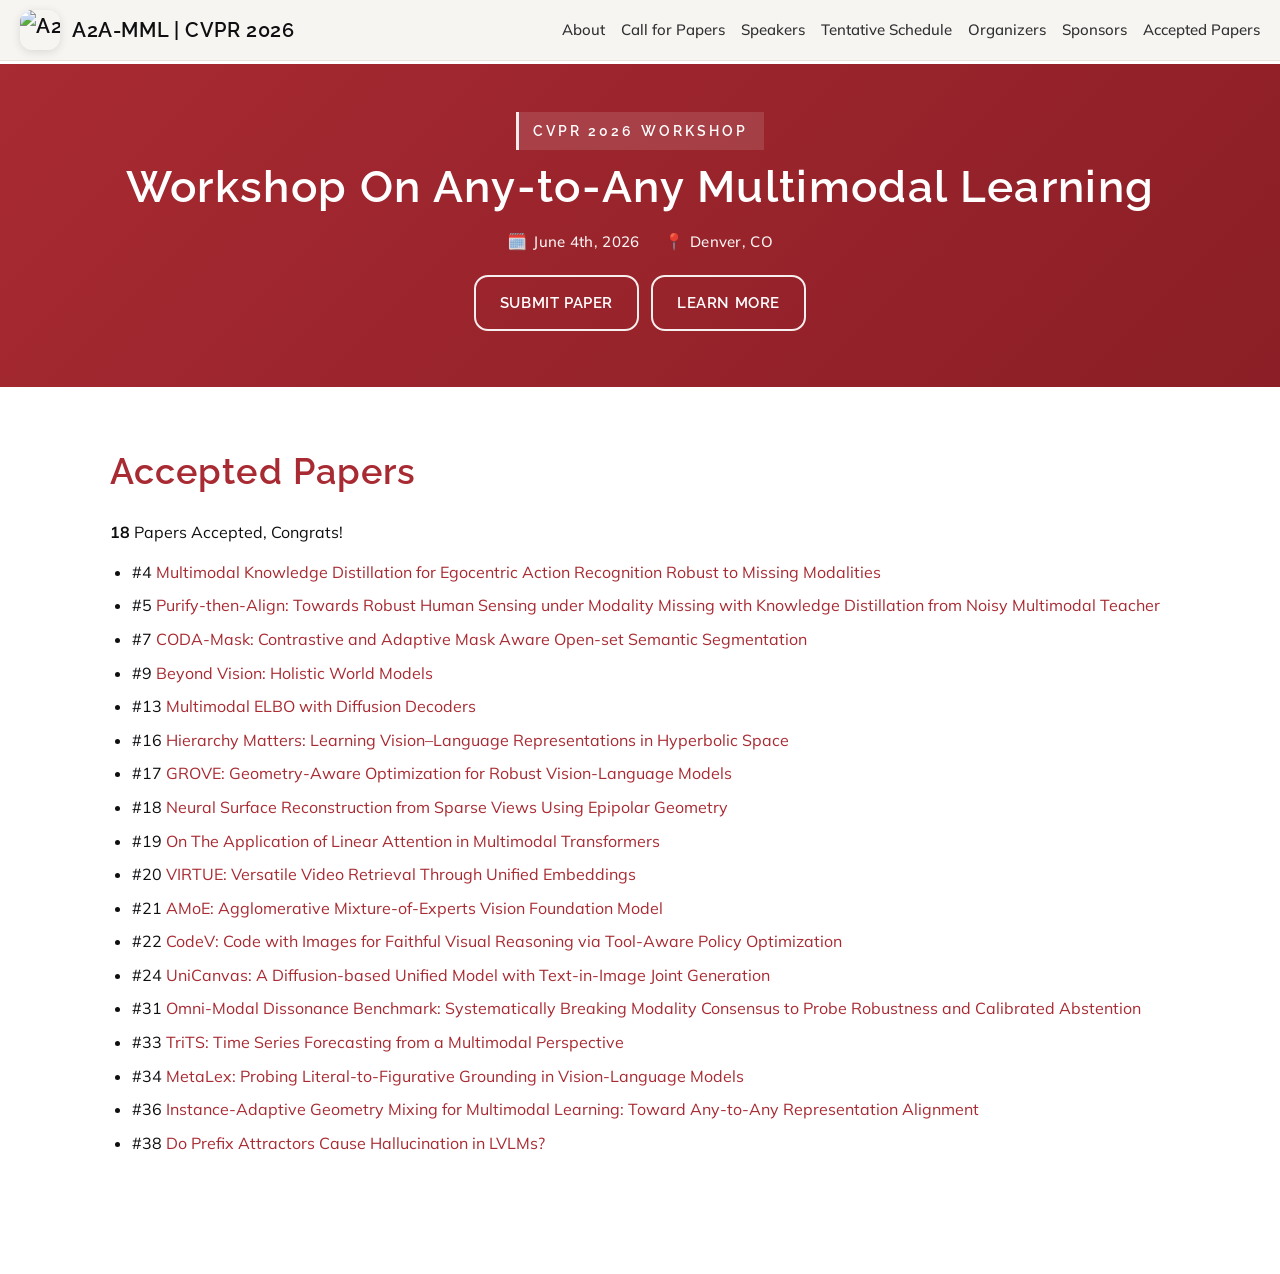
==== accepted_papers.html @ 2461b118 "add accepted paper list" ====
<!doctype html>
<html lang="en">
<head>
  <meta charset="utf-8" />
  <meta name="viewport" content="width=device-width,initial-scale=1" />
  <title>A2A-MML 2026</title>
  <meta name="description" content="Workshop On Any-to-Any Multimodal Learning"/>
  <link rel="stylesheet" href="css/styles.css" />
</head>

<body>
  <nav class="nav" aria-label="Primary">
    <div class="container nav-inner">
      <a class="brand" href="#">
        <img class="logo" src="./logo.png" alt="A2A-MML logo" />
        <span>A2A-MML | CVPR 2026</span>
      </a>

      <!-- Desktop menu -->
      <div class="menu" aria-label="Desktop Menu">
        <a href="index.html#about">About</a>
        <a href="index.html#call-for-papers">Call for Papers</a>
        <a href="index.html#speakers">Speakers</a>
        <a href="index.html#schedule">Tentative Schedule</a>
        <a href="index.html#organizers">Organizers</a>
        <a href="index.html#sponsor">Sponsors</a>
        <a href="accepted_papers.html">Accepted Papers</a>
      </div>

      <!-- Mobile toggle -->
      <button id="navToggle" class="nav-toggle" type="button" aria-label="Open menu" aria-controls="mobileMenu" aria-expanded="false">
        <span class="bars" aria-hidden="true">
          <span></span><span></span><span></span>
        </span>
      </button>
    </div>
  </nav>

  <!-- Mobile 2-level menu -->
  <div id="mobileMenu" class="mobile-menu" aria-hidden="true">
    <div class="mm-overlay" data-close="1"></div>
    <div class="mm-panel" role="dialog" aria-modal="true" aria-label="Menu">
      <div class="mm-head">
        <div class="mm-title">Menu</div>
        <button class="mm-close" type="button" aria-label="Close menu" data-close="1">✕</button>
      </div>

      <div class="mm-groups">
        <details class="mm-group" open>
          <summary>
            Workshop
            <span class="mm-caret" aria-hidden="true">›</span>
          </summary>
          <div class="mm-links">
            <a class="mm-link" href="index.html#call-for-papers">Call for Papers</a>
            <a class="mm-link" href="index.html#schedule">Tentative Schedule</a>
          </div>
        </details>

        <details class="mm-group">
          <summary>
            People
            <span class="mm-caret" aria-hidden="true">›</span>
          </summary>
          <div class="mm-links">
            <a class="mm-link" href="index.html#speakers">Speakers</a>
            <a class="mm-link" href="index.html#organizers">Organizers</a>
          </div>
        </details>
      </div>
    </div>
  </div>

  <header id="top" class="hero">
    <div class="container wrap">
      <span class="badge">CVPR 2026 Workshop</span>
      <h1>Workshop On Any-to-Any Multimodal Learning</h1>
      <div class="hero-meta">
        <span class="hero-meta-item"><span class="hero-meta-icon" aria-hidden="true">🗓️</span> June 4th, 2026</span>
        <span class="hero-meta-item"><span class="hero-meta-icon" aria-hidden="true">📍</span> Denver, CO</span>
      </div>
      <div class="cta">
        <a class="cta-btn" target="_blank" rel="noreferrer">Submit Paper</a>
        <a class="cta-btn" href="index.html#about">Learn More</a>
      </div>
    </div>
  </header>

  <main class="content">
    <section id="about">
      <div class="container">
        <h2 class="section-title">Accepted Papers</h2>
        <p><strong>18</strong> Papers Accepted, Congrats!</p>
        <ul class="bullets">
            <li>#4	<a href="https://openreview.net/forum?id=885FZbJ7kY">Multimodal Knowledge Distillation for Egocentric Action Recognition Robust to Missing Modalities</a></li>
            <li>#5	<a href="https://openreview.net/forum?id=JLuEHhpMMg">Purify-then-Align: Towards Robust Human Sensing under Modality Missing with Knowledge Distillation from Noisy Multimodal Teacher</a></li>
            <li>#7	<a href="https://openreview.net/forum?id=nxnyRReifi">CODA-Mask: Contrastive and Adaptive Mask Aware Open-set Semantic Segmentation</a></li>
            <li>#9	<a href="https://openreview.net/forum?id=7E3vGsLtrf">Beyond Vision: Holistic World Models</a></li>
            <li>#13	<a href="https://openreview.net/forum?id=1kN2Jm7F0t">Multimodal ELBO with Diffusion Decoders</a></li>
            <li>#16	<a href="https://openreview.net/forum?id=Ptw5sMSNWP">Hierarchy Matters: Learning Vision–Language Representations in Hyperbolic Space</a></li>
            <li>#17	<a href="https://openreview.net/forum?id=4uRvzEDtRa">GROVE: Geometry-Aware Optimization for Robust Vision-Language Models</a></li>
            <li>#18	<a href="https://openreview.net/forum?id=N2PlMyNO7w">Neural Surface Reconstruction from Sparse Views Using Epipolar Geometry</a></li>
            <li>#19	<a href="https://openreview.net/forum?id=KXQSEkXF0J">On The Application of Linear Attention in Multimodal Transformers</a></li>
            <li>#20	<a href="https://openreview.net/forum?id=bAGflwLJ3j">VIRTUE: Versatile Video Retrieval Through Unified Embeddings</a></li>
            <li>#21	<a href="https://openreview.net/forum?id=ugTTLu3WxQ">AMoE: Agglomerative Mixture-of-Experts Vision Foundation Model</a></li>
            <li>#22	<a href="https://openreview.net/forum?id=ixDnOOWrl0">CodeV: Code with Images for Faithful Visual Reasoning via Tool-Aware Policy Optimization</a></li>
            <li>#24	<a href="https://openreview.net/forum?id=6X9u7E9IrH">UniCanvas: A Diffusion-based Unified Model with Text-in-Image Joint Generation</a></li>
            <li>#31	<a href="https://openreview.net/forum?id=bIN1mENt6E">Omni-Modal Dissonance Benchmark: Systematically Breaking Modality Consensus to Probe Robustness and Calibrated Abstention</a></li>
            <li>#33	<a href="https://openreview.net/forum?id=LCRmxTgulS">TriTS: Time Series Forecasting from a Multimodal Perspective</a></li>
            <li>#34	<a href="https://openreview.net/forum?id=9UsKZKMhT6">MetaLex: Probing Literal-to-Figurative Grounding in Vision-Language Models</a></li>
            <li>#36	<a href="https://openreview.net/forum?id=uL4BH5A7kN">Instance-Adaptive Geometry Mixing for Multimodal Learning: Toward Any-to-Any Representation Alignment</a></li>
            <li>#38	<a href="https://openreview.net/forum?id=h8hb73P8tL">Do Prefix Attractors Cause Hallucination in LVLMs?</a></li>

        </ul>
      </div>
    </section>


</body>
</html>
---- css/styles.css ----
/* A2A-MML Workshop – classy typography from Sharut/Website (Muli, Raleway) */
@import url("https://fonts.googleapis.com/css2?family=Muli:wght@400;600;700&family=Raleway:wght@400;500;600;700&display=swap");

:root {
  --gunn-red: #a82a32;
  --gunn-red-dark: #8b1e26;
  --paper: #f6f3ef;
  --ink: #0f0f12;
  --muted: #5e5a55;
  --line: #e9e4dc;
  --card: #ffffff;
  --radius: 18px;
  --shadow: 0 10px 28px rgba(0,0,0,.10);
  --shadow-soft: 0 6px 18px rgba(0,0,0,.08);
  --max: 1100px;
  --font: "Muli", -apple-system, BlinkMacSystemFont, "Segoe UI", Roboto, "Helvetica Neue", Arial, sans-serif;
  --font-head: "Raleway", -apple-system, BlinkMacSystemFont, "Segoe UI", Roboto, sans-serif;
  --text-xs: 0.8125rem;
  --text-sm: 0.9375rem;
  --text: 1rem;
  --text-lg: 1.25rem;
  --text-xl: 1.5rem;
  --text-2xl: 1.875rem;
  --text-3xl: clamp(1.5rem, 3.5vw, 2.25rem);
}

* { box-sizing: border-box; }
html, body { height: 100%; }
body {
  margin: 0;
  font-family: var(--font);
  font-size: var(--text);
  font-weight: 400;
  background: #fff;
  color: var(--ink);
  line-height: 1.6;
  -webkit-font-smoothing: antialiased;
}
a { color: inherit; text-decoration: none; }
/* In-content links: distinct color, underline on hover */
main a:not(.submit-btn):not(.cta-btn) {
  color: var(--gunn-red);
  text-decoration: none;
  text-underline-offset: 4px;
  transition: color .15s ease, text-decoration-color .15s ease;
}
main a:not(.submit-btn):not(.cta-btn):hover {
  text-decoration: underline;
  color: var(--gunn-red-dark);
}
.container { max-width: var(--max); margin: 0 auto; padding: 0 20px; }

/* Nav – fixed at top so it stays visible when scrolling */
.nav {
  position: fixed;
  top: 0;
  left: 0;
  right: 0;
  z-index: 50;
  backdrop-filter: saturate(1.2) blur(6px);
  background: rgba(246,243,239,.82);
  border-bottom: 1px solid var(--line);
}
body { padding-top: 64px; }
.nav .container { max-width: 100%; padding-left: 20px; padding-right: 20px; }
.nav-inner {
  display: flex;
  align-items: center;
  justify-content: space-between;
  width: 100%;
  gap: 14px;
  padding: 10px 0;
}
.nav-inner .menu { margin-left: auto; flex-shrink: 0; }
.brand {
  display: flex;
  align-items: center;
  gap: 12px;
  font-family: var(--font-head);
  font-size: var(--text-lg);
  font-weight: 600;
  letter-spacing: .03em;
  white-space: nowrap;
}
.logo {
  width: 40px;
  height: 40px;
  border-radius: 12px;
  object-fit: cover;
  display: block;
  box-shadow: 0 2px 10px rgba(0,0,0,.12);
}
.menu {
  display: flex;
  align-items: center;
  gap: 16px;
  flex-wrap: wrap;
  font-family: var(--font);
  font-size: var(--text-sm);
  font-weight: 500;
}
.menu a { opacity: .86; text-underline-offset: 6px; }
.menu a:hover { opacity: 1; text-decoration: underline; }

/* Mobile menu */
.nav-toggle {
  display: none;
  align-items: center;
  justify-content: center;
  width: 44px;
  height: 44px;
  border-radius: 14px;
  border: 1px solid rgba(0,0,0,.10);
  background: rgba(255,255,255,.75);
  box-shadow: 0 6px 16px rgba(0,0,0,.10);
  cursor: pointer;
}
.nav-toggle:active { transform: translateY(1px); }
.nav-toggle .bars { width: 20px; height: 14px; position: relative; }
.nav-toggle .bars span {
  position: absolute; left: 0; right: 0;
  height: 2px; border-radius: 2px;
  background: rgba(15,15,18,.9);
}
.nav-toggle .bars span:nth-child(1) { top: 0; }
.nav-toggle .bars span:nth-child(2) { top: 6px; }
.nav-toggle .bars span:nth-child(3) { top: 12px; }
.mobile-menu { position: fixed; inset: 0; z-index: 999; display: none; }
.mobile-menu.open { display: block; }
.mm-overlay { position: absolute; inset: 0; background: rgba(0,0,0,.45); backdrop-filter: blur(2px); }
.mm-panel {
  position: absolute; top: 0; right: 0; height: 100%;
  width: min(420px, 92vw);
  background: rgba(246,243,239,.96);
  border-left: 1px solid var(--line);
  box-shadow: -18px 0 40px rgba(0,0,0,.18);
  padding: 14px 16px 18px;
  overflow: auto;
  transform: translateX(8px);
}
.mm-head {
  display: flex;
  align-items: center;
  justify-content: space-between;
  gap: 10px;
  padding: 8px 2px 10px;
  border-bottom: 1px solid var(--line);
}
.mm-title {
  font-family: var(--font-head);
  font-size: var(--text-xl);
  font-weight: 600;
  letter-spacing: .03em;
}
.mm-close {
  width: 44px; height: 44px;
  border-radius: 14px;
  border: 1px solid rgba(0,0,0,.10);
  background: rgba(255,255,255,.75);
  cursor: pointer;
  font-weight: 700;
  color: var(--muted);
}
.mm-close:hover { background: #fff; }
.mm-groups { padding: 6px 0 6px; }
.mm-group {
  background: rgba(255,255,255,.75);
  border: 1px solid var(--line);
  border-radius: 18px;
  box-shadow: var(--shadow-soft);
  margin: 10px 0;
  overflow: hidden;
}
.mm-group summary {
  list-style: none;
  cursor: pointer;
  padding: 14px;
  font-family: var(--font-head);
  font-weight: 600;
  color: var(--ink);
  display: flex;
  align-items: center;
  justify-content: space-between;
  gap: 10px;
}
.mm-group summary::-webkit-details-marker { display: none; }
.mm-group summary .mm-caret {
  width: 34px; height: 34px;
  border-radius: 999px;
  border: 1px solid rgba(0,0,0,.08);
  display: flex; align-items: center; justify-content: center;
  background: rgba(255,255,255,.8);
  color: var(--gunn-red);
  font-weight: 700;
  box-shadow: 0 6px 14px rgba(0,0,0,.08);
  flex: 0 0 auto;
  transition: transform .12s ease;
}
.mm-group[open] summary .mm-caret { transform: rotate(90deg); }
.mm-links { border-top: 1px solid var(--line); padding: 10px 12px; display: grid; grid-template-columns: 1fr; gap: 8px; }
.mm-link {
  padding: 12px;
  border-radius: 14px;
  border: 1px solid rgba(0,0,0,.06);
  background: rgba(255,255,255,.9);
  font-weight: 500;
  opacity: .95;
}
.mm-link:hover { opacity: 1; border-color: rgba(0,0,0,.10); background: #fff; }
@media (max-width: 860px) {
  .menu { display: none; }
  .nav-toggle { display: inline-flex; }
}

/* Hero */
.hero {
  position: relative;
  color: #fff;
  min-height: 0;
  padding: 48px 20px 56px;
  background: linear-gradient(135deg, var(--gunn-red), var(--gunn-red-dark));
  display: flex;
  align-items: center;
  justify-content: center;
}
.hero .wrap {
  position: relative;
  width: 100%;
  padding: 0;
  text-align: center;
}
.badge {
  display: inline-block;
  font-family: var(--font-head);
  font-size: 0.875rem;
  font-weight: 600;
  letter-spacing: .22em;
  text-transform: uppercase;
  color: #fff;
  padding: 8px 16px 8px 14px;
  border-left: 3px solid rgba(255,255,255,.9);
  margin-bottom: 0;
  background: rgba(255,255,255,.12);
}
.hero h1 {
  margin: 12px 0 16px;
  font-family: var(--font-head);
  font-size: clamp(1.75rem, 4.5vw, 2.75rem);
  line-height: 1.15;
  letter-spacing: .03em;
  font-weight: 600;
}
.hero-meta {
  display: flex;
  justify-content: center;
  align-items: center;
  gap: 1.5rem;
  margin-bottom: 20px;
  font-size: var(--text-sm);
  font-weight: 500;
  letter-spacing: .02em;
  opacity: .95;
}
.hero-meta-item {
  display: inline-flex;
  align-items: center;
  gap: 6px;
}
.hero-meta-icon {
  font-size: 1rem;
  opacity: .9;
}
.cta { display: flex; justify-content: center; margin-top: 0; gap: 12px; flex-wrap: wrap; }
.cta-btn {
  display: inline-flex;
  align-items: center;
  justify-content: center;
  padding: 14px 24px;
  border-radius: 14px;
  border: 2px solid rgba(255,255,255,.92);
  background: transparent;
  color: #fff;
  font-family: var(--font-head);
  font-size: var(--text-sm);
  font-weight: 600;
  letter-spacing: .04em;
  text-transform: uppercase;
  transition: transform .12s ease, background .12s ease, border-color .12s ease;
}
.cta-btn:hover {
  transform: translateY(-1px);
  background: rgba(255,255,255,.14);
  border-color: #fff;
}

/* Main content & headings */
main { padding-bottom: 48px; }
section { padding: 56px 0; }
.section-title {
  margin: 0 0 20px;
  font-family: var(--font-head);
  font-size: var(--text-3xl);
  color: var(--gunn-red);
  font-weight: 600;
  letter-spacing: .03em;
  text-align: left;
}
.box {
  background: transparent;
  border: none;
  box-shadow: none;
  padding: 0;
  text-align: left;
}
.box p { text-align: left; }
.content h3 {
  margin: 28px 0 12px;
  font-family: var(--font-head);
  font-size: var(--text-xl);
  font-weight: 600;
  color: var(--ink);
  letter-spacing: .03em;
  text-align: left;
}
.content h3:first-of-type { margin-top: 0; }
.content h3::before {
  content: "";
  display: block;
  height: 1px;
  background: var(--line);
  margin-bottom: 14px;
}
.content p { margin: 12px 0; text-align: left; }
.bullets { margin: 14px 0 14px 22px; padding: 0; text-align: left; }
.bullets li { margin: 8px 0; }

/* Grids */
.grid {
  display: grid;
  grid-template-columns: repeat(4, minmax(0, 1fr));
  gap: 18px;
}
@media (max-width: 980px) { .grid { grid-template-columns: repeat(2, minmax(0, 1fr)); } }
@media (max-width: 520px) { .grid { gap: 12px; } }
#organizersGrid {
  grid-template-columns: repeat(5, minmax(0, 1fr));
  gap: 12px;
}
@media (max-width: 1200px) { #organizersGrid { grid-template-columns: repeat(4, minmax(0, 1fr)); } }
@media (max-width: 980px) { #organizersGrid { grid-template-columns: repeat(2, minmax(0, 1fr)); } }
@media (max-width: 520px) { #organizersGrid { grid-template-columns: repeat(2, minmax(0, 1fr)); } }
#organizersGrid .card { min-height: 220px; }
#organizersGrid .card .img { aspect-ratio: 1/1; }
#contributorsGrid {
  grid-template-columns: repeat(5, minmax(0, 1fr));
  gap: 12px;
}
@media (max-width: 1200px) { #contributorsGrid { grid-template-columns: repeat(4, minmax(0, 1fr)); } }
@media (max-width: 980px) { #contributorsGrid { grid-template-columns: repeat(2, minmax(0, 1fr)); } }
@media (max-width: 520px) { #contributorsGrid { grid-template-columns: repeat(2, minmax(0, 1fr)); } }
#contributorsGrid .card { min-height: 220px; }
#contributorsGrid .card .img { aspect-ratio: 1/1; }

/* Cards */
.card {
  background: var(--card);
  border: 1px solid var(--line);
  border-radius: 20px;
  overflow: hidden;
  box-shadow: var(--shadow-soft);
  display: flex;
  flex-direction: column;
  min-height: 320px;
  cursor: pointer;
  position: relative;
  transition: transform .12s ease, box-shadow .12s ease;
}
.card:hover { transform: translateY(-2px); box-shadow: var(--shadow); }
.card .img { aspect-ratio: 4/5; background: #ddd; position: relative; overflow: hidden; }
.card .img img { width: 100%; height: 100%; object-fit: cover; display: block; }
.card .meta { padding: 14px 16px 16px; }
.card .name {
  font-family: var(--font-head);
  font-weight: 600;
  font-size: var(--text-lg);
  line-height: 1.2;
  margin: 0 0 4px;
}
.card .affil { margin: 0; color: var(--gunn-red); font-size: var(--text-xs); font-weight: 700; line-height: 1.35; }
.card .chev {
  position: absolute;
  top: 10px;
  right: 10px;
  width: 38px;
  height: 38px;
  border-radius: 999px;
  background: rgba(255,255,255,.92);
  border: 1px solid rgba(0,0,0,.08);
  display: flex;
  align-items: center;
  justify-content: center;
  box-shadow: 0 6px 18px rgba(0,0,0,.10);
}
.card .chev span { font-size: 18px; font-weight: 700; color: var(--gunn-red); transform: translateX(1px); }

/* Schedule */
.schedule {
  width: 100%;
  border-collapse: separate;
  border-spacing: 0;
  overflow: hidden;
  border-radius: 18px;
  border: 1px solid var(--line);
  background: var(--card);
  box-shadow: var(--shadow-soft);
}
.schedule th,
.schedule td {
  text-align: left;
  padding: 14px 16px;
  border-bottom: 1px solid var(--line);
  vertical-align: top;
  font-size: var(--text-sm);
  font-weight: 400;
}
.schedule th { background: rgba(155,13,19,.06); color: var(--ink); font-weight: 600; }
.schedule tr:last-child td { border-bottom: none; }
.schedule .section-row td { background: rgba(0,0,0,.03); font-weight: 500; }
.pill { display: inline; padding: 0; border: none; background: none; font-weight: 400; }

/* Important dates */
.dates-note {
  margin: 8px 0 24px;
  font-size: var(--text-sm);
  color: var(--muted);
  font-weight: 500;
  text-align: left;
}
.dates-grid {
  display: grid;
  grid-template-columns: repeat(4, minmax(0, 1fr));
  gap: 16px;
  margin-top: 16px;
}
@media (max-width: 980px) { .dates-grid { grid-template-columns: repeat(2, minmax(0, 1fr)); } }
@media (max-width: 520px) { .dates-grid { grid-template-columns: 1fr; } }
.date-card {
  background: #fafafa;
  border: none;
  border-left: 4px solid var(--line);
  border-radius: 0 12px 12px 0;
  padding: 16px 14px;
  box-shadow: none;
  min-height: 0;
  display: flex;
  flex-direction: column;
  justify-content: center;
  text-align: left;
  transition: border-color .2s ease, background .2s ease;
}
.date-card:hover {
  background: #f5f5f5;
}
.date-card .date.is-deadline + .label { font-weight: 600; }
.date-card:has(.date.is-deadline) {
  border-left-color: var(--gunn-red);
  background: rgba(168, 42, 50, .06);
}
.date-card:has(.date.is-deadline):hover {
  background: rgba(168, 42, 50, .08);
}
.date-card .date {
  margin: 0 0 12px;
  font-family: var(--font-head);
  font-size: 1.25rem;
  font-weight: 600;
  color: var(--ink);
  letter-spacing: .02em;
}
.date-card .date.is-deadline { color: var(--gunn-red); }
.date-card .label {
  margin: 0;
  font-size: var(--text-sm);
  color: var(--muted);
  font-weight: 500;
  line-height: 1.4;
}

/* Buttons */
.submit-row { display: flex; justify-content: center; margin-top: 14px; }
.submit-btn {
  display: inline-flex;
  align-items: center;
  justify-content: center;
  padding: 12px 16px;
  border-radius: 14px;
  border: 1px solid rgba(0,0,0,.10);
  background: var(--gunn-red);
  color: #fff;
  font-weight: 600;
  cursor: pointer;
  box-shadow: 0 10px 22px rgba(0,0,0,.12);
  white-space: nowrap;
  transition: transform .12s ease, box-shadow .12s ease, background .12s ease;
}
.submit-btn:hover {
  transform: translateY(-1px);
  box-shadow: 0 14px 30px rgba(0,0,0,.16);
  background: var(--gunn-red-dark);
}
.submit-btn.disabled {
  opacity: 0.5;
  pointer-events: none;
  cursor: not-allowed;
  background: #ccc;
  color: #666;
}
.cta-btn.disabled {
  opacity: 0.5;
  pointer-events: none;
  cursor: not-allowed;
  background: rgba(255,255,255,.5);
  border-color: rgba(255,255,255,.5);
  color: rgba(255,255,255,.5);
}

/* Modal */
.modal {
  position: fixed;
  inset: 0;
  display: none;
  align-items: center;
  justify-content: center;
  padding: 22px;
  z-index: 1000;
  background: rgba(0,0,0,.55);
}
.modal.open { display: flex; }
.modal-panel {
  width: min(980px, 100%);
  background: var(--card);
  border-radius: 22px;
  border: 1px solid rgba(255,255,255,.20);
  box-shadow: 0 24px 60px rgba(0,0,0,.28);
  overflow: hidden;
}
.modal-head {
  padding: 18px 18px 10px;
  display: flex;
  align-items: flex-start;
  justify-content: space-between;
  gap: 12px;
  border-bottom: 1px solid var(--line);
}
.modal-title {
  margin: 0;
  font-family: var(--font-head);
  font-weight: 600;
  font-size: var(--text-2xl);
  color: var(--ink);
  letter-spacing: .03em;
}
.modal-close {
  width: 44px;
  height: 44px;
  border-radius: 999px;
  border: 1px solid var(--line);
  background: rgba(0,0,0,.02);
  cursor: pointer;
  display: flex;
  align-items: center;
  justify-content: center;
  font-weight: 700;
  color: var(--muted);
}
.modal-close:hover { background: rgba(0,0,0,.05); }
.modal-body { padding: 18px; display: grid; grid-template-columns: 280px 1fr; gap: 18px; }
@media (max-width: 760px) { .modal-body { grid-template-columns: 1fr; } }
.modal-photo {
  border-radius: 18px;
  overflow: hidden;
  border: 1px solid var(--line);
  box-shadow: var(--shadow-soft);
  background: #ddd;
  aspect-ratio: 4/5;
}
.modal-photo img { width: 100%; height: 100%; object-fit: cover; display: block; }
.modal-text p { margin: 10px 0; font-size: var(--text); line-height: 1.6; text-align: left; }
.modal-sub { margin: 6px 0 0; font-size: var(--text-sm); color: var(--muted); font-weight: 500; }
.modal-actions {
  padding: 0 18px 18px;
  display: flex;
  justify-content: flex-end;
  align-items: center;
  gap: 12px;
  flex-wrap: wrap;
}
.home-btn {
  display: inline-flex;
  align-items: center;
  justify-content: center;
  padding: 12px 16px;
  border-radius: 14px;
  border: 1px solid rgba(0,0,0,.10);
  background: var(--gunn-red);
  color: #fff;
  font-weight: 600;
  cursor: pointer;
  box-shadow: 0 10px 22px rgba(0,0,0,.12);
  white-space: nowrap;
}
.home-btn:hover { background: var(--gunn-red-dark); }

/* Footer */
footer {
  background: linear-gradient(135deg, var(--gunn-red), var(--gunn-red-dark));
  color: #fff;
  margin-top: 40px;
}
footer .container {
  padding: 28px 20px;
  display: flex;
  justify-content: space-between;
  align-items: center;
  gap: 16px;
  flex-wrap: wrap;
  font-size: var(--text-sm);
  font-weight: 500;
}
footer .muted { opacity: .92; }
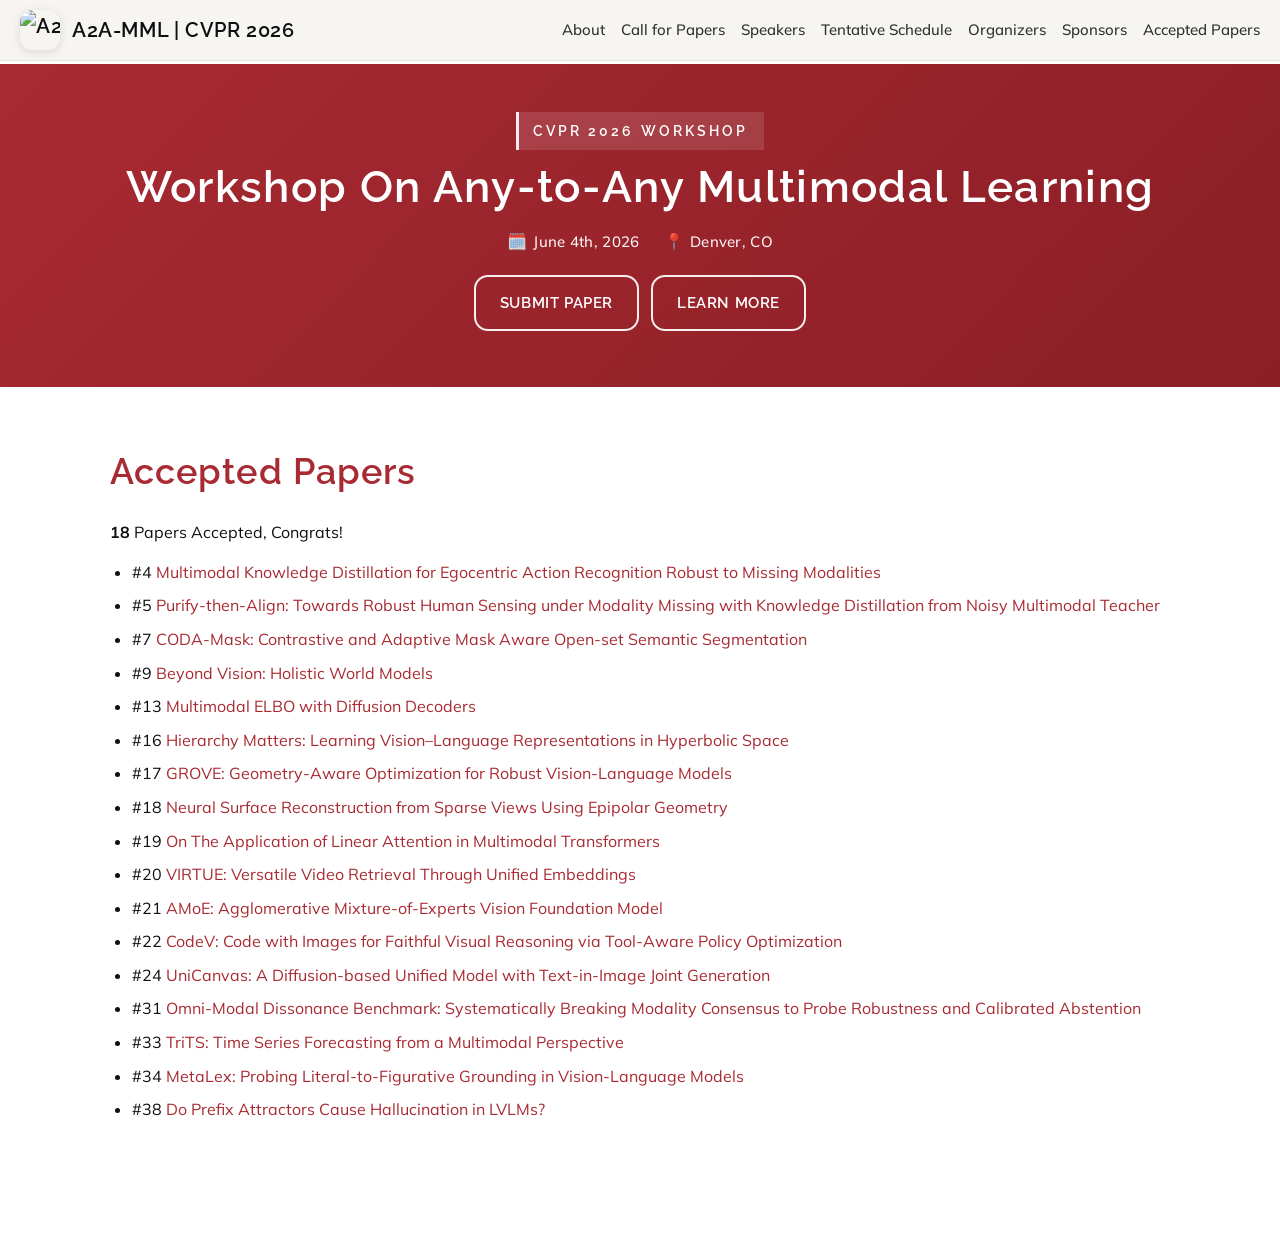
==== commit ec28ddb4: "update accepted paper lists" ====
--- a/accepted_papers.html
+++ b/accepted_papers.html
@@ -108,7 +108,7 @@
             <li>#31	<a href="https://openreview.net/forum?id=bIN1mENt6E">Omni-Modal Dissonance Benchmark: Systematically Breaking Modality Consensus to Probe Robustness and Calibrated Abstention</a></li>
             <li>#33	<a href="https://openreview.net/forum?id=LCRmxTgulS">TriTS: Time Series Forecasting from a Multimodal Perspective</a></li>
             <li>#34	<a href="https://openreview.net/forum?id=9UsKZKMhT6">MetaLex: Probing Literal-to-Figurative Grounding in Vision-Language Models</a></li>
-            <li>#36	<a href="https://openreview.net/forum?id=uL4BH5A7kN">Instance-Adaptive Geometry Mixing for Multimodal Learning: Toward Any-to-Any Representation Alignment</a></li>
+            <!-- <li>#36	<a href="https://openreview.net/forum?id=uL4BH5A7kN">Instance-Adaptive Geometry Mixing for Multimodal Learning: Toward Any-to-Any Representation Alignment</a></li> -->
             <li>#38	<a href="https://openreview.net/forum?id=h8hb73P8tL">Do Prefix Attractors Cause Hallucination in LVLMs?</a></li>
 
         </ul>
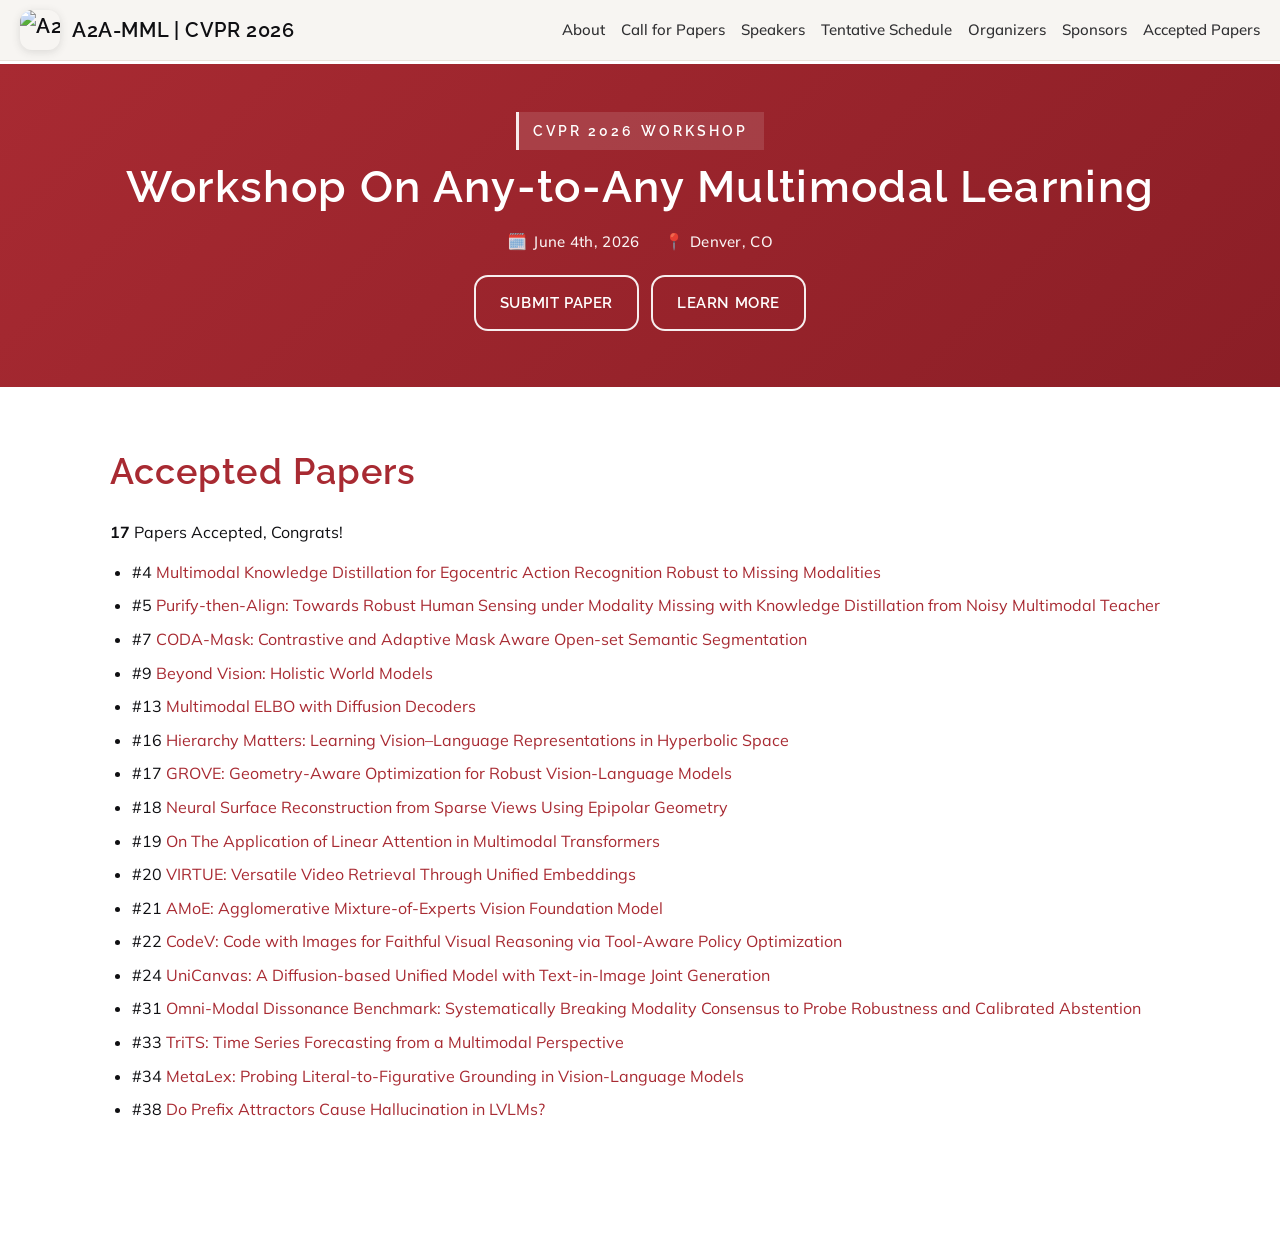
==== commit 8a931480: "update accepted paper lists" ====
--- a/accepted_papers.html
+++ b/accepted_papers.html
@@ -90,7 +90,7 @@
     <section id="about">
       <div class="container">
         <h2 class="section-title">Accepted Papers</h2>
-        <p><strong>18</strong> Papers Accepted, Congrats!</p>
+        <p><strong>17</strong> Papers Accepted, Congrats!</p>
         <ul class="bullets">
             <li>#4	<a href="https://openreview.net/forum?id=885FZbJ7kY">Multimodal Knowledge Distillation for Egocentric Action Recognition Robust to Missing Modalities</a></li>
             <li>#5	<a href="https://openreview.net/forum?id=JLuEHhpMMg">Purify-then-Align: Towards Robust Human Sensing under Modality Missing with Knowledge Distillation from Noisy Multimodal Teacher</a></li>
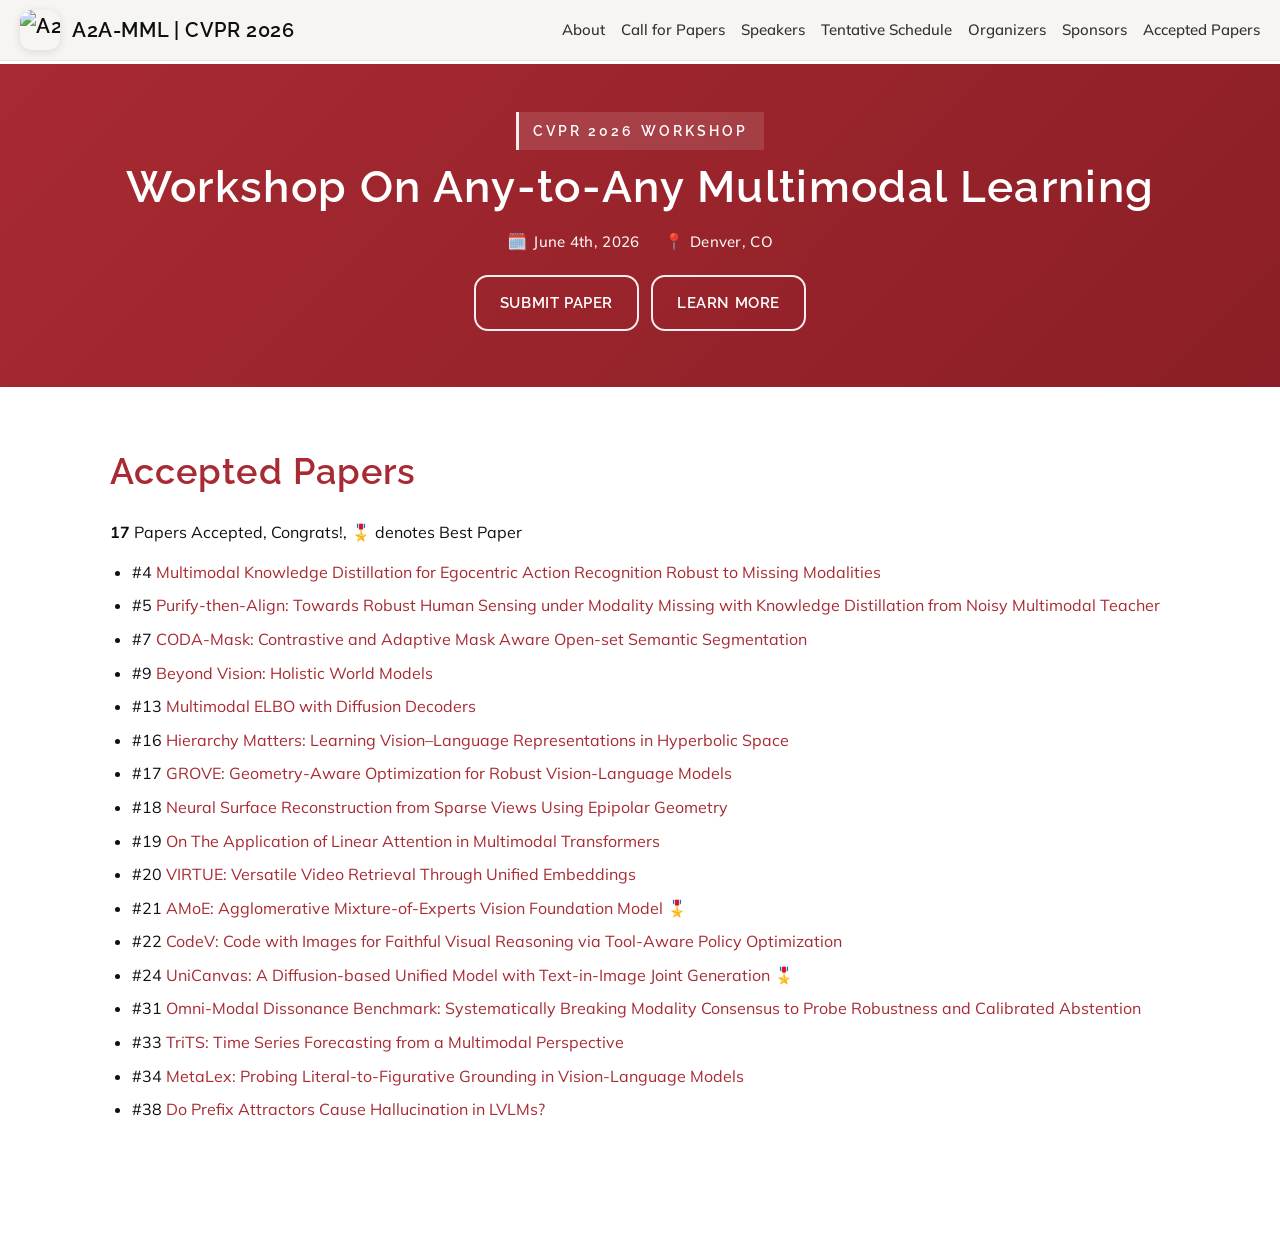
==== commit 8910ea72: "update best papers" ====
--- a/accepted_papers.html
+++ b/accepted_papers.html
@@ -90,7 +90,7 @@
     <section id="about">
       <div class="container">
         <h2 class="section-title">Accepted Papers</h2>
-        <p><strong>17</strong> Papers Accepted, Congrats!</p>
+        <p><strong>17</strong> Papers Accepted, Congrats!, 🎖️ denotes Best Paper</p>
         <ul class="bullets">
             <li>#4	<a href="https://openreview.net/forum?id=885FZbJ7kY">Multimodal Knowledge Distillation for Egocentric Action Recognition Robust to Missing Modalities</a></li>
             <li>#5	<a href="https://openreview.net/forum?id=JLuEHhpMMg">Purify-then-Align: Towards Robust Human Sensing under Modality Missing with Knowledge Distillation from Noisy Multimodal Teacher</a></li>
@@ -102,9 +102,9 @@
             <li>#18	<a href="https://openreview.net/forum?id=N2PlMyNO7w">Neural Surface Reconstruction from Sparse Views Using Epipolar Geometry</a></li>
             <li>#19	<a href="https://openreview.net/forum?id=KXQSEkXF0J">On The Application of Linear Attention in Multimodal Transformers</a></li>
             <li>#20	<a href="https://openreview.net/forum?id=bAGflwLJ3j">VIRTUE: Versatile Video Retrieval Through Unified Embeddings</a></li>
-            <li>#21	<a href="https://openreview.net/forum?id=ugTTLu3WxQ">AMoE: Agglomerative Mixture-of-Experts Vision Foundation Model</a></li>
+            <li>#21	<a href="https://openreview.net/forum?id=ugTTLu3WxQ">AMoE: Agglomerative Mixture-of-Experts Vision Foundation Model</a> <span aria-label="Best Paper">🎖️</span></li>
             <li>#22	<a href="https://openreview.net/forum?id=ixDnOOWrl0">CodeV: Code with Images for Faithful Visual Reasoning via Tool-Aware Policy Optimization</a></li>
-            <li>#24	<a href="https://openreview.net/forum?id=6X9u7E9IrH">UniCanvas: A Diffusion-based Unified Model with Text-in-Image Joint Generation</a></li>
+            <li>#24	<a href="https://openreview.net/forum?id=6X9u7E9IrH">UniCanvas: A Diffusion-based Unified Model with Text-in-Image Joint Generation</a> <span aria-label="Best Paper">🎖️</span></li>
             <li>#31	<a href="https://openreview.net/forum?id=bIN1mENt6E">Omni-Modal Dissonance Benchmark: Systematically Breaking Modality Consensus to Probe Robustness and Calibrated Abstention</a></li>
             <li>#33	<a href="https://openreview.net/forum?id=LCRmxTgulS">TriTS: Time Series Forecasting from a Multimodal Perspective</a></li>
             <li>#34	<a href="https://openreview.net/forum?id=9UsKZKMhT6">MetaLex: Probing Literal-to-Figurative Grounding in Vision-Language Models</a></li>
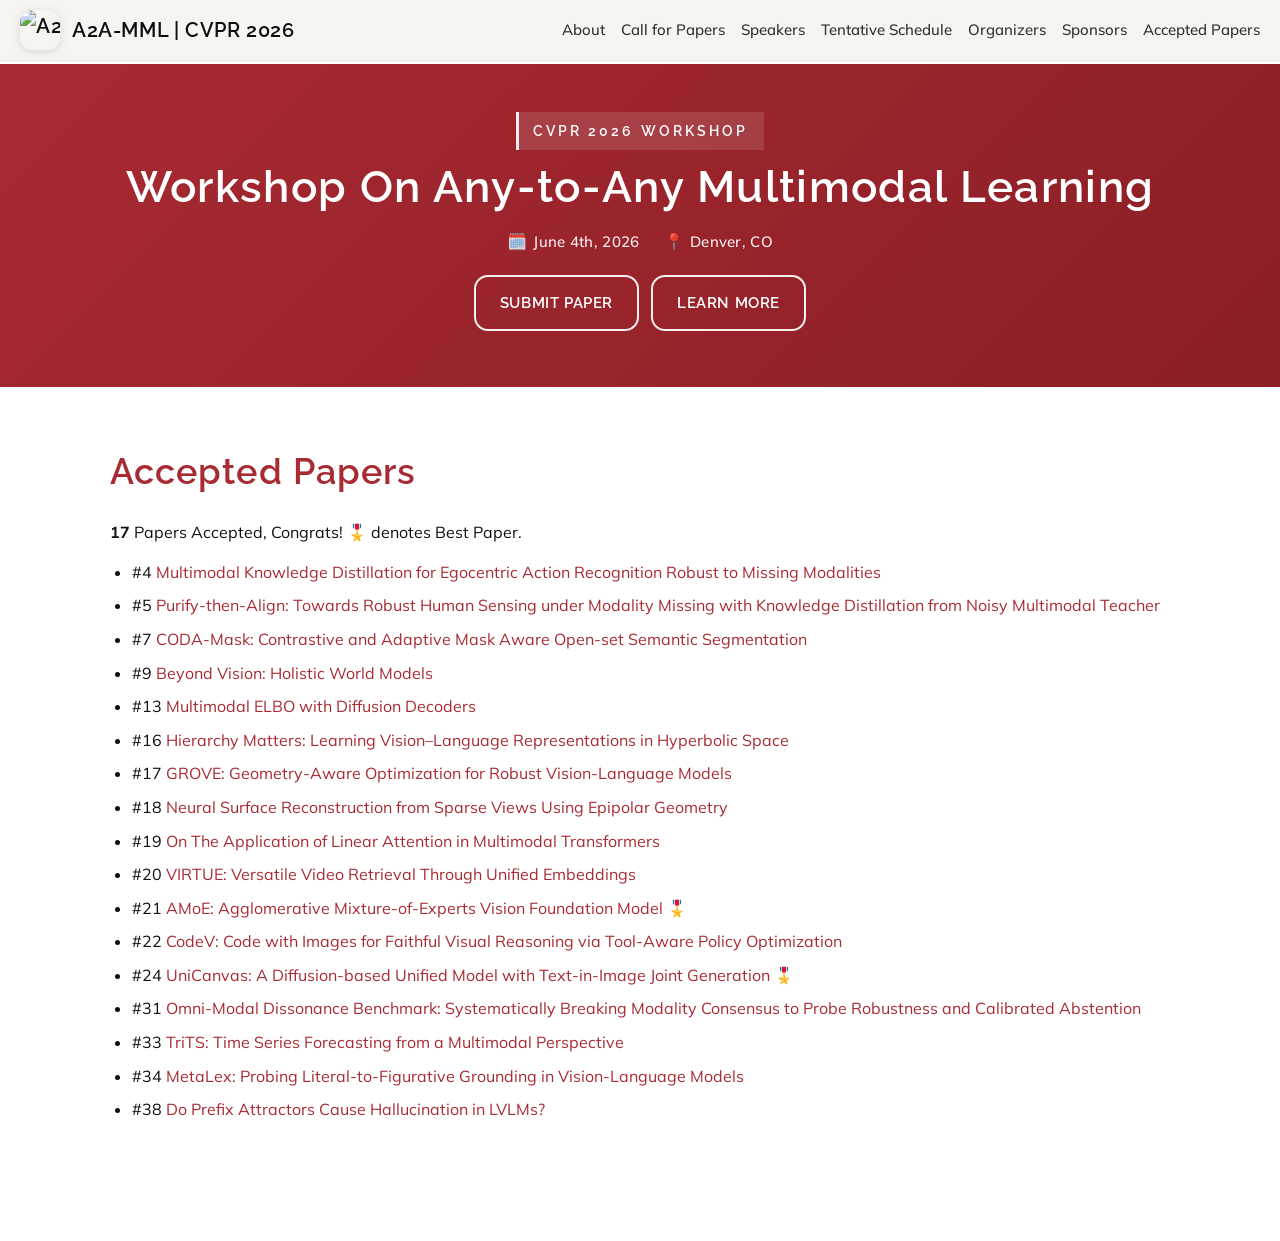
==== commit 83fa623a: "fix typos" ====
--- a/accepted_papers.html
+++ b/accepted_papers.html
@@ -90,7 +90,7 @@
     <section id="about">
       <div class="container">
         <h2 class="section-title">Accepted Papers</h2>
-        <p><strong>17</strong> Papers Accepted, Congrats!, 🎖️ denotes Best Paper</p>
+        <p><strong>17</strong> Papers Accepted, Congrats! 🎖️ denotes Best Paper.</p>
         <ul class="bullets">
             <li>#4	<a href="https://openreview.net/forum?id=885FZbJ7kY">Multimodal Knowledge Distillation for Egocentric Action Recognition Robust to Missing Modalities</a></li>
             <li>#5	<a href="https://openreview.net/forum?id=JLuEHhpMMg">Purify-then-Align: Towards Robust Human Sensing under Modality Missing with Knowledge Distillation from Noisy Multimodal Teacher</a></li>
